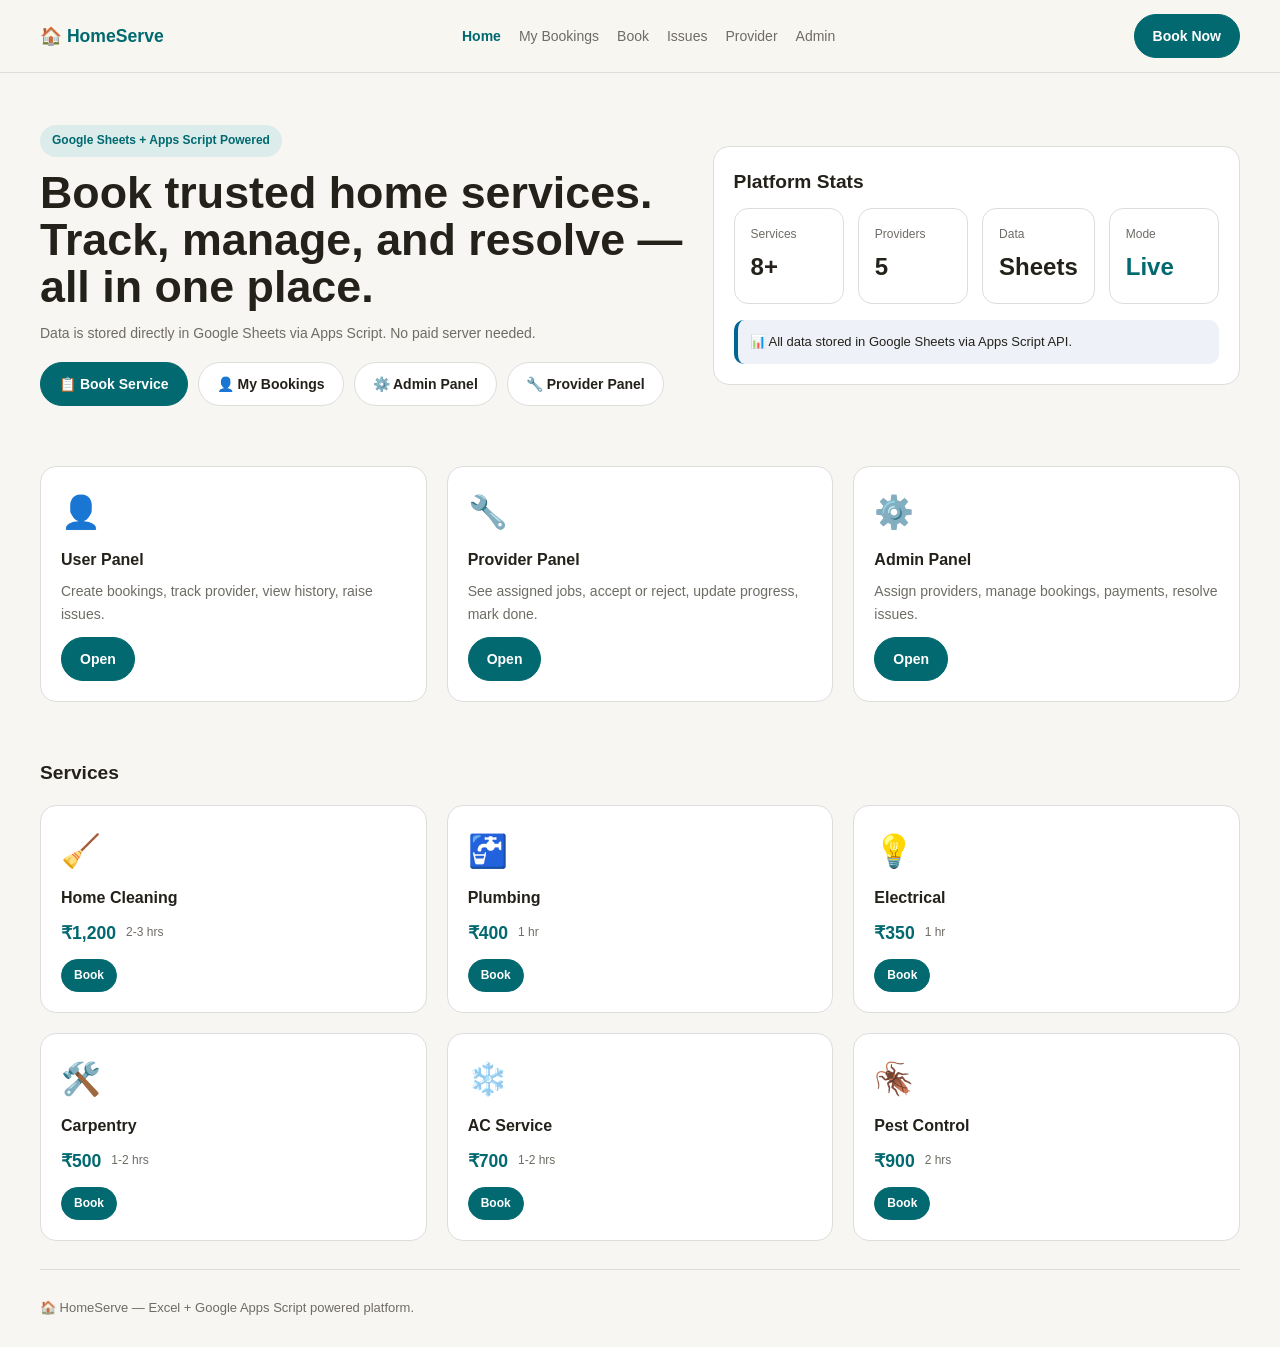
==== index.html @ cfe25b48 "Add files via upload new files" ====
<!DOCTYPE html><html lang='en'><head><meta charset='UTF-8'><meta name='viewport' content='width=device-width,initial-scale=1'>
<title>Home | HomeServe</title><link rel='stylesheet' href='style.css'></head><body><header class='top'><div class='wrap nav'>
<a href='index.html' class='brand'>🏠 HomeServe</a>
<nav class='links'>
  <a href='index.html' class="active">Home</a>
  <a href='user.html' >My Bookings</a>
  <a href='book.html' >Book</a>
  <a href='issues.html' >Issues</a>
  <a href='provider.html' >Provider</a>
  <a href='admin.html' >Admin</a>
</nav>
<a href='book.html' class='btn p'>Book Now</a>
</div></header>
<main>
<section class='hero wrap'>
  <div>
    <span class='pill'>Google Sheets + Apps Script Powered</span>
    <h1>Book trusted home services. Track, manage, and resolve — all in one place.</h1>
    <p class='sub'>Data is stored directly in Google Sheets via Apps Script. No paid server needed.</p>
    <div style='display:flex;gap:10px;flex-wrap:wrap;margin-top:18px'>
      <a href='book.html' class='btn p'>📋 Book Service</a>
      <a href='user.html' class='btn'>👤 My Bookings</a>
      <a href='admin.html' class='btn'>⚙️ Admin Panel</a>
      <a href='provider.html' class='btn'>🔧 Provider Panel</a>
    </div>
  </div>
  <div class='card'>
    <h2>Platform Stats</h2>
    <div class='kpis' id='homeKpis'>
      <div class='kpi'><div class='lbl'>Services</div><strong>8+</strong></div>
      <div class='kpi'><div class='lbl'>Providers</div><strong>5</strong></div>
      <div class='kpi'><div class='lbl'>Data</div><strong>Sheets</strong></div>
      <div class='kpi'><div class='lbl'>Mode</div><strong style='color:#01696f'>Live</strong></div>
    </div>
    <div class='note' style='margin-top:16px'>📊 All data stored in Google Sheets via Apps Script API.</div>
  </div>
</section>
<section class='wrap grid3'>
  <div class='card'><div class='svc-icon'>👤</div><h3>User Panel</h3><p>Create bookings, track provider, view history, raise issues.</p><a href='user.html' class='btn p' style='margin-top:12px'>Open</a></div>
  <div class='card'><div class='svc-icon'>🔧</div><h3>Provider Panel</h3><p>See assigned jobs, accept or reject, update progress, mark done.</p><a href='provider.html' class='btn p' style='margin-top:12px'>Open</a></div>
  <div class='card'><div class='svc-icon'>⚙️</div><h3>Admin Panel</h3><p>Assign providers, manage bookings, payments, resolve issues.</p><a href='admin.html' class='btn p' style='margin-top:12px'>Open</a></div>
</section>
<section class='wrap'>
  <h2>Services</h2>
  <div class='grid3' style='margin-top:16px'>
    <div class='card'><div class='svc-icon'>🧹</div><h3>Home Cleaning</h3><div class='price-row'><span class='price'>₹1,200</span><span class='dur'>2-3 hrs</span></div><a href='book.html' class='btn p btn sm'>Book</a></div>
    <div class='card'><div class='svc-icon'>🚰</div><h3>Plumbing</h3><div class='price-row'><span class='price'>₹400</span><span class='dur'>1 hr</span></div><a href='book.html' class='btn p btn sm'>Book</a></div>
    <div class='card'><div class='svc-icon'>💡</div><h3>Electrical</h3><div class='price-row'><span class='price'>₹350</span><span class='dur'>1 hr</span></div><a href='book.html' class='btn p btn sm'>Book</a></div>
    <div class='card'><div class='svc-icon'>🛠️</div><h3>Carpentry</h3><div class='price-row'><span class='price'>₹500</span><span class='dur'>1-2 hrs</span></div><a href='book.html' class='btn p btn sm'>Book</a></div>
    <div class='card'><div class='svc-icon'>❄️</div><h3>AC Service</h3><div class='price-row'><span class='price'>₹700</span><span class='dur'>1-2 hrs</span></div><a href='book.html' class='btn p btn sm'>Book</a></div>
    <div class='card'><div class='svc-icon'>🪳</div><h3>Pest Control</h3><div class='price-row'><span class='price'>₹900</span><span class='dur'>2 hrs</span></div><a href='book.html' class='btn p btn sm'>Book</a></div>
  </div>
</section>
</main>
<footer class='wrap'><p>🏠 HomeServe — Excel + Google Apps Script powered platform.</p></footer></body></html>
---- style.css ----
:root{--bg:#f7f6f2;--s:#fff;--m:#6f6c65;--t:#24211b;--l:#ddd;--br:#01696f;--b2:#006494;--w:#da7101;--g:#437a22;--d:#a12c7b}
*{box-sizing:border-box;margin:0;padding:0}html{scroll-behavior:smooth}
body{font-family:Arial,Helvetica,sans-serif;background:var(--bg);color:var(--t);line-height:1.6}
a{text-decoration:none;color:inherit}
.wrap{width:min(calc(100% - 24px),1200px);margin:auto}
.top{position:sticky;top:0;z-index:20;background:rgba(247,246,242,.93);backdrop-filter:blur(10px);border-bottom:1px solid var(--l)}
.nav{display:flex;justify-content:space-between;align-items:center;padding:14px 0;gap:12px}
.brand{font-size:1.1rem;font-weight:800;color:var(--br)}
.links{display:flex;gap:18px}.links a{font-size:14px;color:var(--m)}.links a.active,.links a:hover{color:var(--br);font-weight:700}
.btn{display:inline-flex;align-items:center;justify-content:center;min-height:42px;padding:10px 18px;border-radius:999px;border:1px solid var(--l);background:#fff;cursor:pointer;font-size:14px;font-weight:600;transition:.15s}
.btn:hover{opacity:.8}.btn.p{background:var(--br);color:#fff;border-color:var(--br)}.btn.red{background:#c0392b;color:#fff;border-color:#c0392b}.btn.sm{min-height:32px;padding:6px 12px;font-size:12px}
section{padding:28px 0}
.hero{display:grid;grid-template-columns:1.1fr .9fr;gap:28px;align-items:center;padding:52px 0 32px}
h1{font-size:clamp(1.7rem,4vw,2.8rem);line-height:1.05;margin-bottom:12px}h2{font-size:1.2rem;margin-bottom:10px}h3{font-size:1rem;margin-bottom:8px}
.sub{color:var(--m);font-size:14px;margin-bottom:18px}p{color:var(--m);font-size:14px}
.card{background:var(--s);border:1px solid var(--l);border-radius:16px;padding:20px}
.grid2{display:grid;grid-template-columns:repeat(2,1fr);gap:20px}
.grid3{display:grid;grid-template-columns:repeat(3,1fr);gap:20px}
.kpis{display:grid;grid-template-columns:repeat(4,1fr);gap:14px}
.kpi{background:var(--s);border:1px solid var(--l);border-radius:14px;padding:16px}
.kpi .lbl,.lbl{color:var(--m);font-size:12px;margin-bottom:4px}.kpi strong{font-size:1.5rem;display:block}
.pill{display:inline-flex;padding:6px 12px;border-radius:999px;font-size:12px;font-weight:700;background:#dceceb;color:var(--br);margin-bottom:12px}
.svc-icon{font-size:2rem;margin-bottom:8px}
.price{font-size:1.1rem;font-weight:700;color:var(--br)}.dur{font-size:12px;color:var(--m)}
.price-row{display:flex;gap:10px;align-items:center;margin:8px 0 12px}
.badge{display:inline-flex;padding:5px 10px;border-radius:999px;color:#fff;font-size:11px;font-weight:700}
.note{background:#eef2f8;border-left:4px solid var(--b2);padding:12px;border-radius:10px;font-size:13px}
.msg{background:#dceceb;border-left:4px solid var(--br);padding:12px;border-radius:10px;font-size:14px;color:#0c4e54;margin-top:14px}
.err{background:#fde8e8;border-left:4px solid #c0392b;padding:12px;border-radius:10px;font-size:14px;color:#7b0e0e;margin-top:14px}
.form-grid{display:grid;grid-template-columns:repeat(2,1fr);gap:14px}
label{display:grid;gap:6px;font-size:14px;font-weight:600}
input,select,textarea{width:100%;min-height:44px;padding:11px 14px;border-radius:12px;border:1px solid var(--l);background:#fff;font-size:14px;font-family:inherit}
textarea{min-height:96px;resize:vertical}input:focus,select:focus,textarea:focus{outline:2px solid var(--br);border-color:transparent}
.spinner{display:inline-block;width:16px;height:16px;border:2px solid #ccc;border-top-color:var(--br);border-radius:50%;animation:spin .6s linear infinite;margin-right:6px}
@keyframes spin{to{transform:rotate(360deg)}}
.mini{background:var(--bg);border:1px solid var(--l);border-radius:12px;padding:12px;margin-bottom:10px}
table{width:100%;border-collapse:collapse}
th,td{text-align:left;padding:11px 10px;border-bottom:1px solid #eee;font-size:13px;vertical-align:top}
th{color:var(--m);font-weight:700;font-size:12px}
.dash-wrap{display:grid;grid-template-columns:220px 1fr;background:var(--s);border:1px solid var(--l);border-radius:18px;overflow:hidden;margin-top:20px;min-height:82vh}
.side{background:#f1efea;padding:20px;border-right:1px solid var(--l)}.side h3{color:var(--br);margin-bottom:14px}
.menu{display:grid;gap:7px}.menu a{display:block;padding:10px 12px;border-radius:11px;color:var(--m);font-size:14px;cursor:pointer}.menu a.on{background:#dceceb;color:var(--br);font-weight:700}
.dmain{padding:22px;display:flex;flex-direction:column;gap:18px}
.tab{display:none}.tab.show{display:block}
.search-row{display:flex;gap:10px;flex-wrap:wrap;margin-bottom:16px}
footer{padding:28px 0;border-top:1px solid var(--l);margin-top:40px}
footer p{color:var(--m);font-size:13px}
@media(max-width:900px){.hero,.grid2,.grid3,.kpis,.form-grid,.dash-wrap{grid-template-columns:1fr}.links{display:none}}
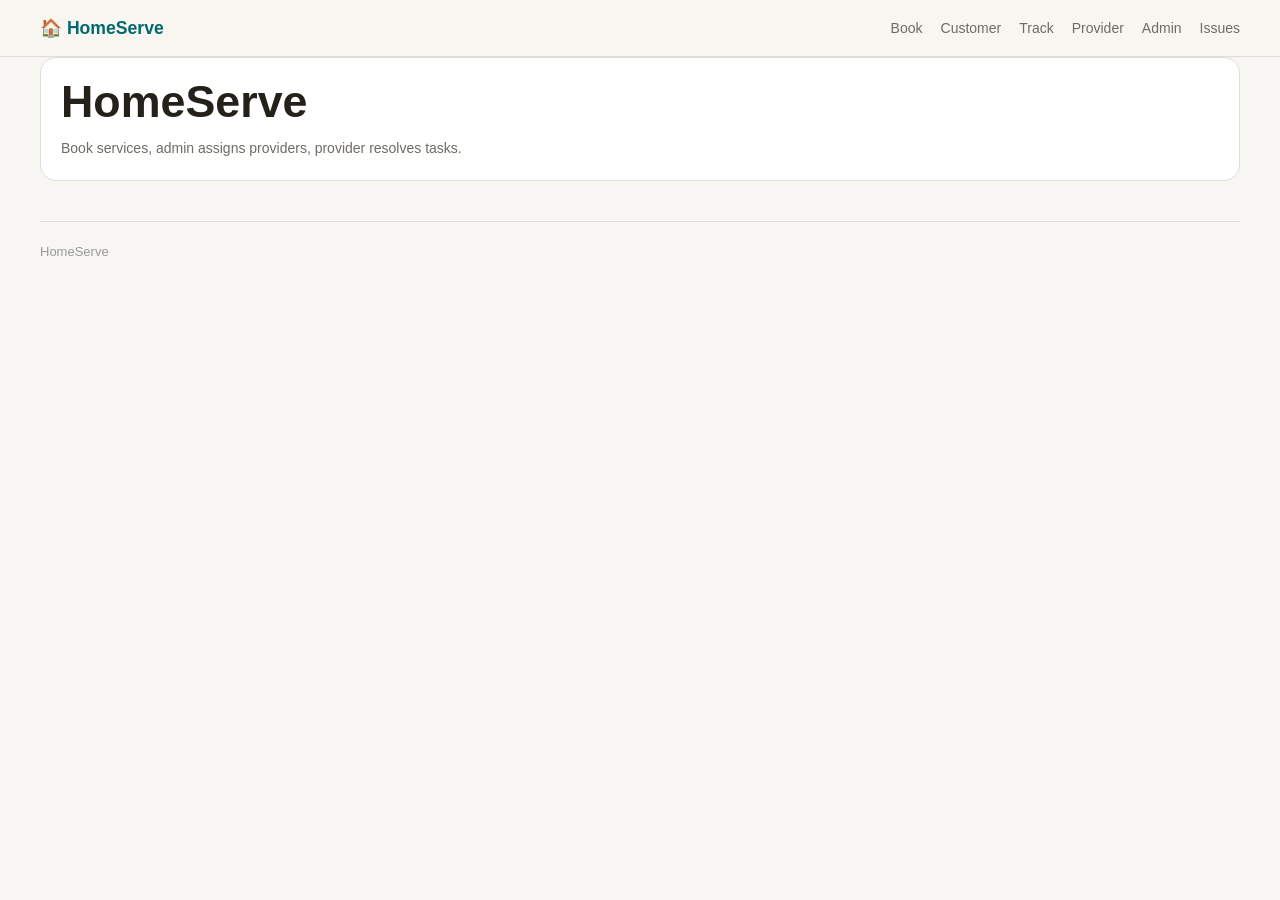
==== commit 4c340471: "new files 15-05-2026" ====
--- a/index.html
+++ b/index.html
@@ -1,55 +1 @@
-<!DOCTYPE html><html lang='en'><head><meta charset='UTF-8'><meta name='viewport' content='width=device-width,initial-scale=1'>
-<title>Home | HomeServe</title><link rel='stylesheet' href='style.css'></head><body><header class='top'><div class='wrap nav'>
-<a href='index.html' class='brand'>🏠 HomeServe</a>
-<nav class='links'>
-  <a href='index.html' class="active">Home</a>
-  <a href='user.html' >My Bookings</a>
-  <a href='book.html' >Book</a>
-  <a href='issues.html' >Issues</a>
-  <a href='provider.html' >Provider</a>
-  <a href='admin.html' >Admin</a>
-</nav>
-<a href='book.html' class='btn p'>Book Now</a>
-</div></header>
-<main>
-<section class='hero wrap'>
-  <div>
-    <span class='pill'>Google Sheets + Apps Script Powered</span>
-    <h1>Book trusted home services. Track, manage, and resolve — all in one place.</h1>
-    <p class='sub'>Data is stored directly in Google Sheets via Apps Script. No paid server needed.</p>
-    <div style='display:flex;gap:10px;flex-wrap:wrap;margin-top:18px'>
-      <a href='book.html' class='btn p'>📋 Book Service</a>
-      <a href='user.html' class='btn'>👤 My Bookings</a>
-      <a href='admin.html' class='btn'>⚙️ Admin Panel</a>
-      <a href='provider.html' class='btn'>🔧 Provider Panel</a>
-    </div>
-  </div>
-  <div class='card'>
-    <h2>Platform Stats</h2>
-    <div class='kpis' id='homeKpis'>
-      <div class='kpi'><div class='lbl'>Services</div><strong>8+</strong></div>
-      <div class='kpi'><div class='lbl'>Providers</div><strong>5</strong></div>
-      <div class='kpi'><div class='lbl'>Data</div><strong>Sheets</strong></div>
-      <div class='kpi'><div class='lbl'>Mode</div><strong style='color:#01696f'>Live</strong></div>
-    </div>
-    <div class='note' style='margin-top:16px'>📊 All data stored in Google Sheets via Apps Script API.</div>
-  </div>
-</section>
-<section class='wrap grid3'>
-  <div class='card'><div class='svc-icon'>👤</div><h3>User Panel</h3><p>Create bookings, track provider, view history, raise issues.</p><a href='user.html' class='btn p' style='margin-top:12px'>Open</a></div>
-  <div class='card'><div class='svc-icon'>🔧</div><h3>Provider Panel</h3><p>See assigned jobs, accept or reject, update progress, mark done.</p><a href='provider.html' class='btn p' style='margin-top:12px'>Open</a></div>
-  <div class='card'><div class='svc-icon'>⚙️</div><h3>Admin Panel</h3><p>Assign providers, manage bookings, payments, resolve issues.</p><a href='admin.html' class='btn p' style='margin-top:12px'>Open</a></div>
-</section>
-<section class='wrap'>
-  <h2>Services</h2>
-  <div class='grid3' style='margin-top:16px'>
-    <div class='card'><div class='svc-icon'>🧹</div><h3>Home Cleaning</h3><div class='price-row'><span class='price'>₹1,200</span><span class='dur'>2-3 hrs</span></div><a href='book.html' class='btn p btn sm'>Book</a></div>
-    <div class='card'><div class='svc-icon'>🚰</div><h3>Plumbing</h3><div class='price-row'><span class='price'>₹400</span><span class='dur'>1 hr</span></div><a href='book.html' class='btn p btn sm'>Book</a></div>
-    <div class='card'><div class='svc-icon'>💡</div><h3>Electrical</h3><div class='price-row'><span class='price'>₹350</span><span class='dur'>1 hr</span></div><a href='book.html' class='btn p btn sm'>Book</a></div>
-    <div class='card'><div class='svc-icon'>🛠️</div><h3>Carpentry</h3><div class='price-row'><span class='price'>₹500</span><span class='dur'>1-2 hrs</span></div><a href='book.html' class='btn p btn sm'>Book</a></div>
-    <div class='card'><div class='svc-icon'>❄️</div><h3>AC Service</h3><div class='price-row'><span class='price'>₹700</span><span class='dur'>1-2 hrs</span></div><a href='book.html' class='btn p btn sm'>Book</a></div>
-    <div class='card'><div class='svc-icon'>🪳</div><h3>Pest Control</h3><div class='price-row'><span class='price'>₹900</span><span class='dur'>2 hrs</span></div><a href='book.html' class='btn p btn sm'>Book</a></div>
-  </div>
-</section>
-</main>
-<footer class='wrap'><p>🏠 HomeServe — Excel + Google Apps Script powered platform.</p></footer></body></html>+<!DOCTYPE html><html><head><meta charset='utf-8'><meta name='viewport' content='width=device-width,initial-scale=1'><title>Home</title><link rel='stylesheet' href='style.css'></head><body><header class='top'><div class='wrap nav'><a class='brand' href='index.html'>🏠 HomeServe</a><nav class='links'><a href='book.html' >Book</a><a href='customer.html' >Customer</a><a href='track.html' >Track</a><a href='provider.html' >Provider</a><a href='admin.html' >Admin</a><a href='issues.html' >Issues</a></nav></div></header><main class='wrap'><section class='card'><h1>HomeServe</h1><p>Book services, admin assigns providers, provider resolves tasks.</p></section></main><footer class='wrap' style='padding:20px 0;border-top:1px solid #ddd;margin-top:40px'><p style='color:#999'>HomeServe</p></footer></body></html>
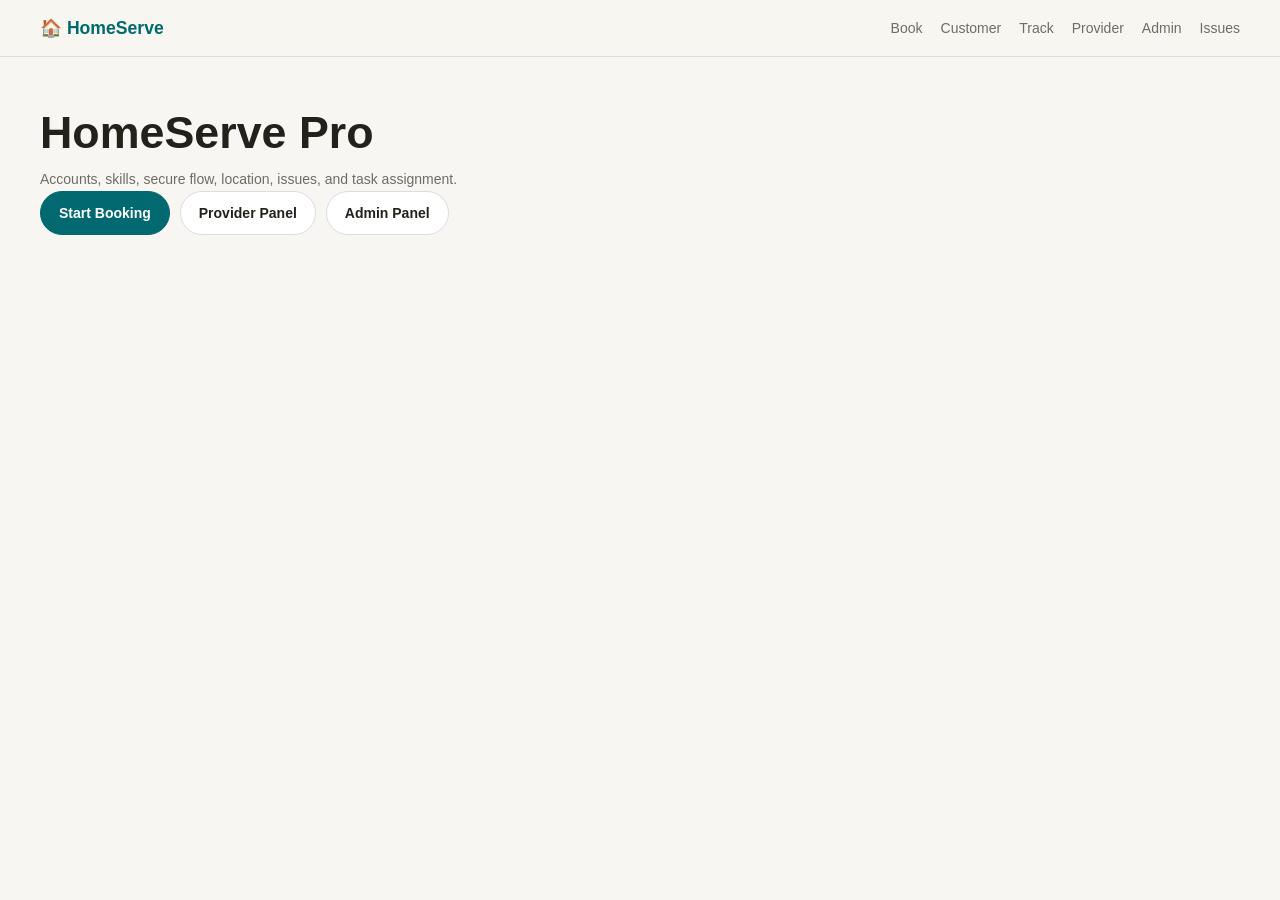
==== commit cd4b8a4f: "new files 15-05-2026" ====
--- a/index.html
+++ b/index.html
@@ -1 +1 @@
-<!DOCTYPE html><html><head><meta charset='utf-8'><meta name='viewport' content='width=device-width,initial-scale=1'><title>Home</title><link rel='stylesheet' href='style.css'></head><body><header class='top'><div class='wrap nav'><a class='brand' href='index.html'>🏠 HomeServe</a><nav class='links'><a href='book.html' >Book</a><a href='customer.html' >Customer</a><a href='track.html' >Track</a><a href='provider.html' >Provider</a><a href='admin.html' >Admin</a><a href='issues.html' >Issues</a></nav></div></header><main class='wrap'><section class='card'><h1>HomeServe</h1><p>Book services, admin assigns providers, provider resolves tasks.</p></section></main><footer class='wrap' style='padding:20px 0;border-top:1px solid #ddd;margin-top:40px'><p style='color:#999'>HomeServe</p></footer></body></html>+<!DOCTYPE html><html><head><meta charset="utf-8"><meta name="viewport" content="width=device-width,initial-scale=1"><title>HomeServe</title><link rel="stylesheet" href="style.css"></head><body><header class="top"><div class="wrap nav"><a class="brand" href="index.html">🏠 HomeServe</a><nav class="links"><a href="book.html">Book</a><a href="customer.html">Customer</a><a href="track.html">Track</a><a href="provider.html">Provider</a><a href="admin.html">Admin</a><a href="issues.html">Issues</a></nav></div></header><main class="wrap"><section class="hero"><div><h1>HomeServe Pro</h1><p>Accounts, skills, secure flow, location, issues, and task assignment.</p><div style="display:flex;gap:10px;flex-wrap:wrap"><a class="btn p" href="book.html">Start Booking</a><a class="btn" href="provider.html">Provider Panel</a><a class="btn" href="admin.html">Admin Panel</a></div></div></section></main></body></html>
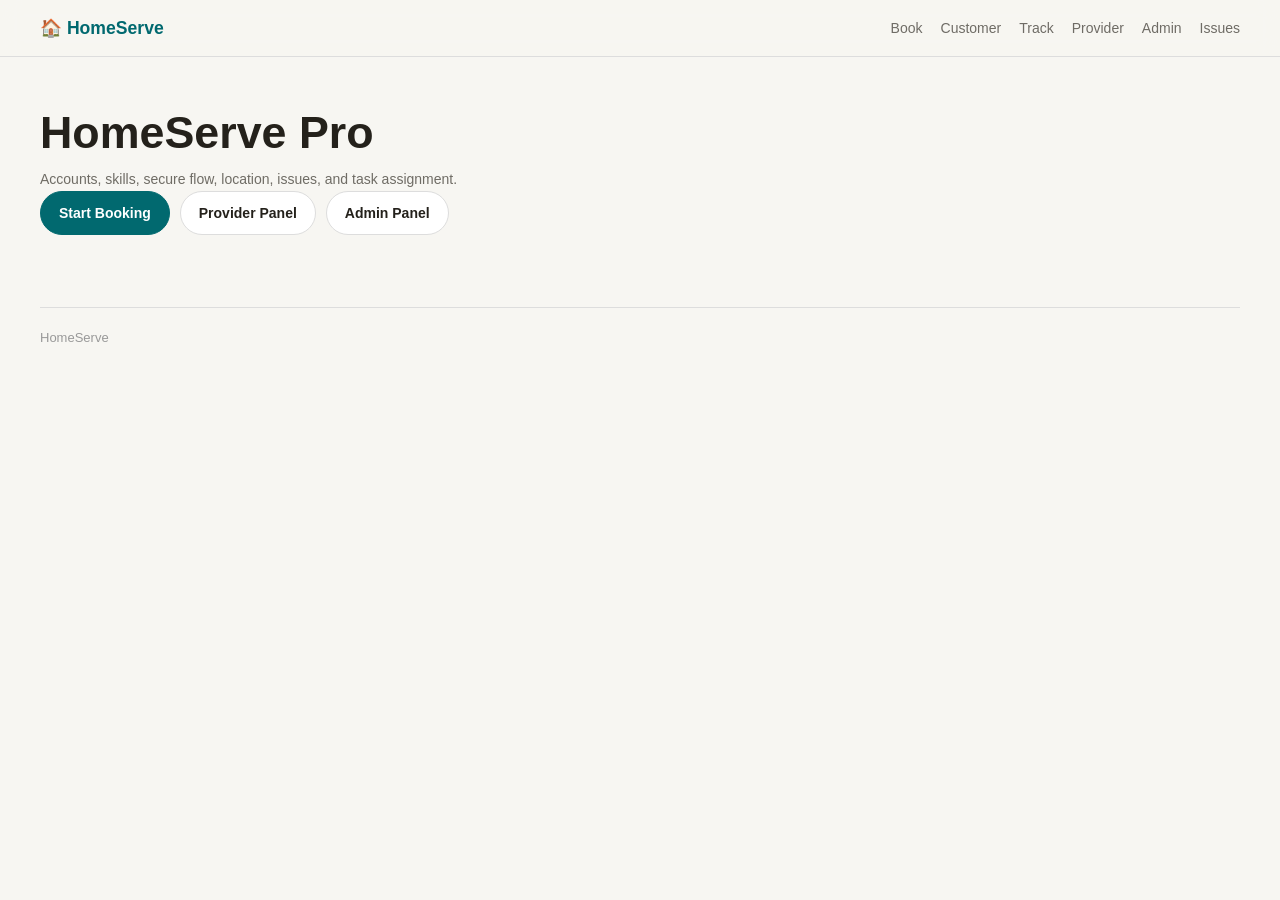
==== commit b6ffadb4: "Add files via upload" ====
--- a/index.html
+++ b/index.html
@@ -1 +1 @@
-<!DOCTYPE html><html><head><meta charset="utf-8"><meta name="viewport" content="width=device-width,initial-scale=1"><title>HomeServe</title><link rel="stylesheet" href="style.css"></head><body><header class="top"><div class="wrap nav"><a class="brand" href="index.html">🏠 HomeServe</a><nav class="links"><a href="book.html">Book</a><a href="customer.html">Customer</a><a href="track.html">Track</a><a href="provider.html">Provider</a><a href="admin.html">Admin</a><a href="issues.html">Issues</a></nav></div></header><main class="wrap"><section class="hero"><div><h1>HomeServe Pro</h1><p>Accounts, skills, secure flow, location, issues, and task assignment.</p><div style="display:flex;gap:10px;flex-wrap:wrap"><a class="btn p" href="book.html">Start Booking</a><a class="btn" href="provider.html">Provider Panel</a><a class="btn" href="admin.html">Admin Panel</a></div></div></section></main></body></html>+<!DOCTYPE html><html><head><meta charset="utf-8"><meta name="viewport" content="width=device-width,initial-scale=1"><title>HomeServe</title><link rel="stylesheet" href="style.css"></head><body><header class="top"><div class="wrap nav"><a class="brand" href="index.html">🏠 HomeServe</a><nav class="links"><a href="book.html">Book</a><a href="customer.html">Customer</a><a href="track.html">Track</a><a href="provider.html">Provider</a><a href="admin.html">Admin</a><a href="issues.html">Issues</a></nav></div></header><main class="wrap"><section class="hero"><div><h1>HomeServe Pro</h1><p>Accounts, skills, secure flow, location, issues, and task assignment.</p><div style="display:flex;gap:10px;flex-wrap:wrap"><a class="btn p" href="book.html">Start Booking</a><a class="btn" href="provider.html">Provider Panel</a><a class="btn" href="admin.html">Admin Panel</a></div></div></section></main><footer class="wrap" style="padding:20px 0;border-top:1px solid #ddd;margin-top:40px"><p style="color:#999">HomeServe</p></footer></body></html>
